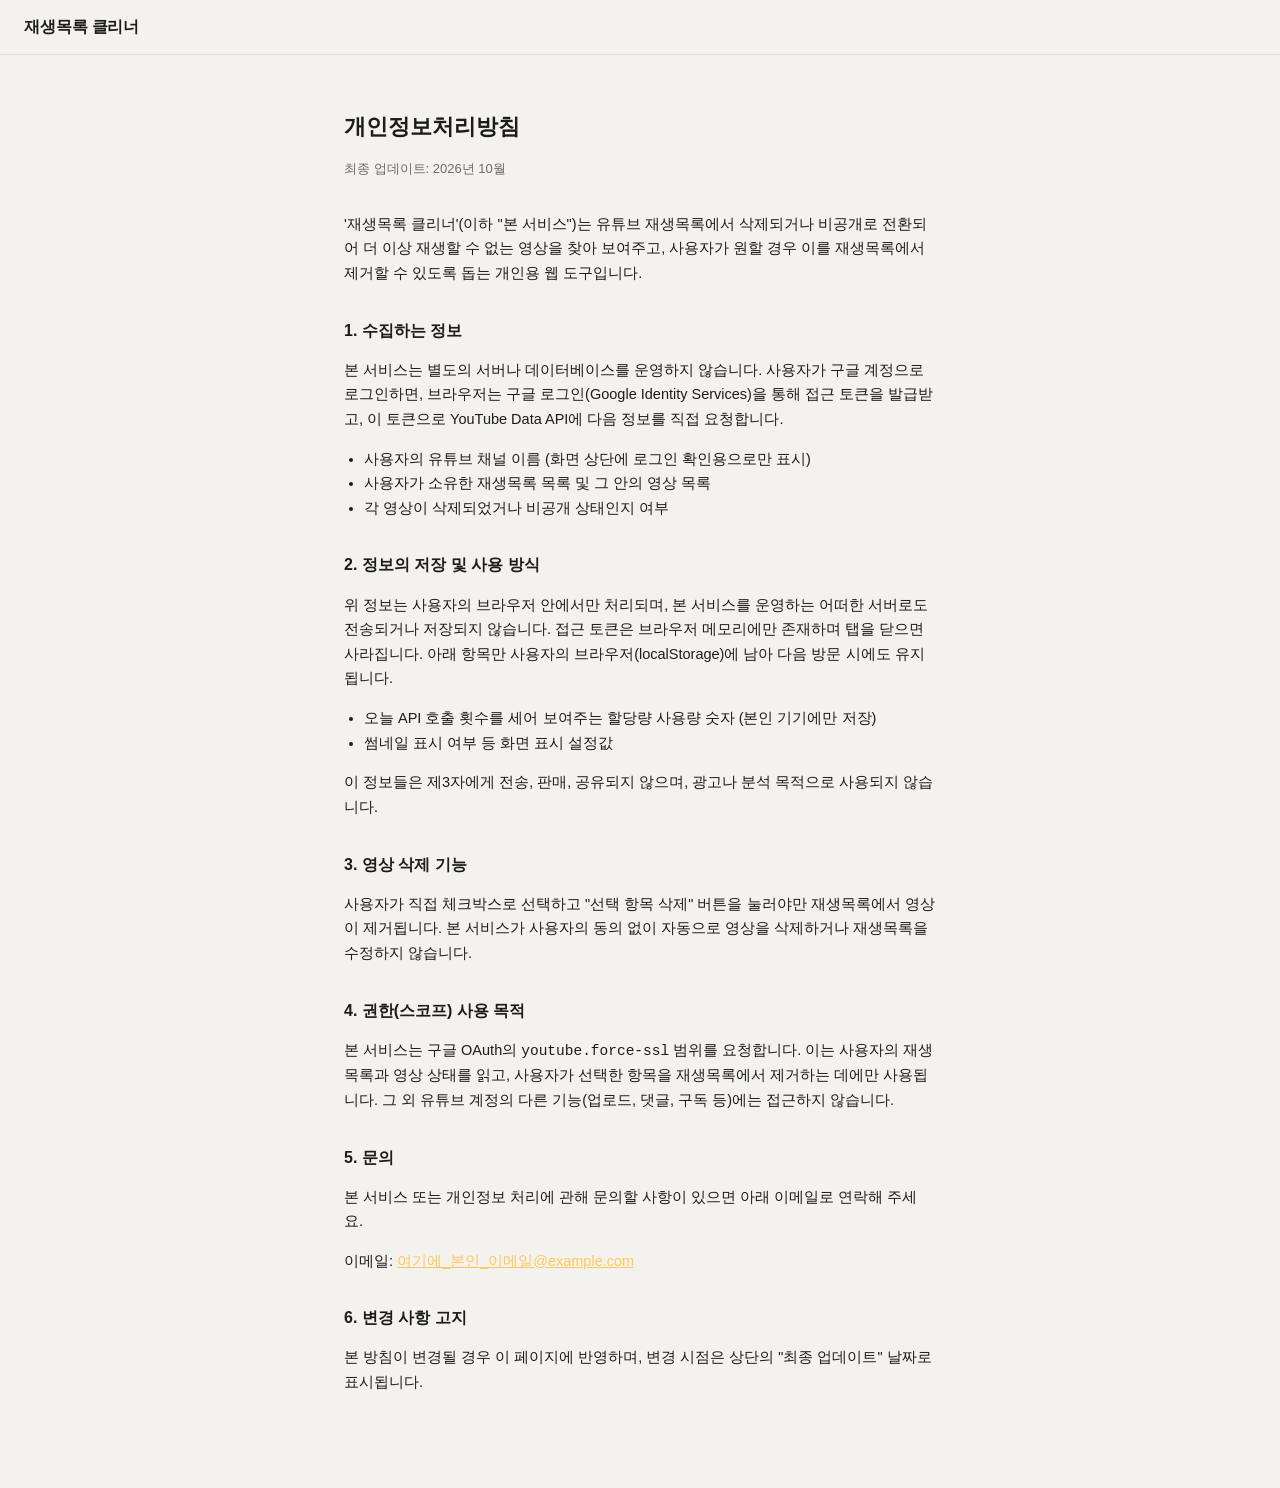
==== privacy-policy.html @ bf9939d9 "Add files via upload" ====
<!DOCTYPE html>
<html lang="ko">
<head>
<meta charset="UTF-8" />
<meta name="viewport" content="width=device-width, initial-scale=1.0" />
<title>개인정보처리방침 - 재생목록 클리너</title>
<link rel="stylesheet" href="style.css" />
<style>
  .policy-wrap {
    max-width: 640px;
    margin: 0 auto;
    padding: 40px 24px 80px;
  }
  .policy-wrap h1 {
    font-size: 22px;
    margin-bottom: 4px;
  }
  .policy-wrap .updated {
    color: var(--text-dim);
    font-size: 13px;
    margin-bottom: 32px;
  }
  .policy-wrap h2 {
    font-size: 16px;
    margin-top: 32px;
    margin-bottom: 8px;
  }
  .policy-wrap p, .policy-wrap li {
    color: var(--text);
    font-size: 14.5px;
    line-height: 1.7;
  }
  .policy-wrap ul {
    padding-left: 20px;
  }
  .policy-wrap a {
    color: var(--amber);
  }
</style>
</head>
<body>
  <header class="topbar">
    <div class="mark"><a href="./" style="color:inherit;text-decoration:none;">재생목록 클리너</a></div>
  </header>

  <div class="policy-wrap">
    <h1>개인정보처리방침</h1>
    <p class="updated">최종 업데이트: 2026년 10월</p>

    <p>
      '재생목록 클리너'(이하 "본 서비스")는 유튜브 재생목록에서 삭제되거나
      비공개로 전환되어 더 이상 재생할 수 없는 영상을 찾아 보여주고,
      사용자가 원할 경우 이를 재생목록에서 제거할 수 있도록 돕는
      개인용 웹 도구입니다.
    </p>

    <h2>1. 수집하는 정보</h2>
    <p>
      본 서비스는 별도의 서버나 데이터베이스를 운영하지 않습니다.
      사용자가 구글 계정으로 로그인하면, 브라우저는 구글 로그인(Google
      Identity Services)을 통해 접근 토큰을 발급받고, 이 토큰으로 YouTube
      Data API에 다음 정보를 직접 요청합니다.
    </p>
    <ul>
      <li>사용자의 유튜브 채널 이름 (화면 상단에 로그인 확인용으로만 표시)</li>
      <li>사용자가 소유한 재생목록 목록 및 그 안의 영상 목록</li>
      <li>각 영상이 삭제되었거나 비공개 상태인지 여부</li>
    </ul>

    <h2>2. 정보의 저장 및 사용 방식</h2>
    <p>
      위 정보는 사용자의 브라우저 안에서만 처리되며, 본 서비스를 운영하는
      어떠한 서버로도 전송되거나 저장되지 않습니다. 접근 토큰은
      브라우저 메모리에만 존재하며 탭을 닫으면 사라집니다. 아래 항목만
      사용자의 브라우저(localStorage)에 남아 다음 방문 시에도 유지됩니다.
    </p>
    <ul>
      <li>오늘 API 호출 횟수를 세어 보여주는 할당량 사용량 숫자 (본인 기기에만 저장)</li>
      <li>썸네일 표시 여부 등 화면 표시 설정값</li>
    </ul>
    <p>
      이 정보들은 제3자에게 전송, 판매, 공유되지 않으며, 광고나 분석
      목적으로 사용되지 않습니다.
    </p>

    <h2>3. 영상 삭제 기능</h2>
    <p>
      사용자가 직접 체크박스로 선택하고 "선택 항목 삭제" 버튼을 눌러야만
      재생목록에서 영상이 제거됩니다. 본 서비스가 사용자의 동의 없이
      자동으로 영상을 삭제하거나 재생목록을 수정하지 않습니다.
    </p>

    <h2>4. 권한(스코프) 사용 목적</h2>
    <p>
      본 서비스는 구글 OAuth의 <code>youtube.force-ssl</code> 범위를
      요청합니다. 이는 사용자의 재생목록과 영상 상태를 읽고, 사용자가
      선택한 항목을 재생목록에서 제거하는 데에만 사용됩니다. 그 외
      유튜브 계정의 다른 기능(업로드, 댓글, 구독 등)에는 접근하지
      않습니다.
    </p>

    <h2>5. 문의</h2>
    <p>
      본 서비스 또는 개인정보 처리에 관해 문의할 사항이 있으면
      아래 이메일로 연락해 주세요.
    </p>
    <p>이메일: <a href="mailto:여기에_본인_이메일@example.com">여기에_본인_이메일@example.com</a></p>

    <h2>6. 변경 사항 고지</h2>
    <p>
      본 방침이 변경될 경우 이 페이지에 반영하며, 변경 시점은 상단의
      "최종 업데이트" 날짜로 표시됩니다.
    </p>
  </div>
</body>
</html>
---- style.css ----
:root {
  --bg: #12151a;
  --surface: #1a1f27;
  --surface-raised: #212833;
  --border: #2b323d;
  --text: #e7eaee;
  --text-dim: #8993a4;
  --amber: #ffc857;
  --amber-dim: #8a712f;
  --danger: #e4572e;
  --danger-dim: #5c2c1c;
  --ok: #6fbf8b;
  --radius: 10px;
  --sidebar-width: 360px;
}

@media (prefers-color-scheme: light) {
  :root:not([data-theme="dark"]) {
    --bg: #f4f2ee;
    --surface: #ffffff;
    --surface-raised: #f0ede6;
    --border: #e1ddd4;
    --text: #1c1c1c;
    --text-dim: #6b6b6b;
    --amber-dim: #d9b25c;
    --danger-dim: #f6d7cb;
  }
}

:root[data-theme="light"] {
  --bg: #f4f2ee;
  --surface: #ffffff;
  --surface-raised: #f0ede6;
  --border: #e1ddd4;
  --text: #1c1c1c;
  --text-dim: #6b6b6b;
  --amber-dim: #d9b25c;
  --danger-dim: #f6d7cb;
}

* {
  box-sizing: border-box;
}

html, body {
  height: 100%;
}

body {
  margin: 0;
  background: var(--bg);
  color: var(--text);
  font-family: -apple-system, BlinkMacSystemFont, "Segoe UI", Roboto, "Malgun Gothic", sans-serif;
  font-size: 15px;
  line-height: 1.6;
}

.app-shell {
  display: flex;
  flex-direction: column;
  height: 100vh;
}

.topbar {
  display: flex;
  align-items: center;
  justify-content: space-between;
  padding: 14px 24px;
  border-bottom: 1px solid var(--border);
  flex-shrink: 0;
}

.mark {
  font-weight: 700;
  font-size: 16px;
  letter-spacing: -0.01em;
}

.account {
  font-size: 13px;
  color: var(--text-dim);
}

.hidden {
  display: none !important;
}

/* 로그인 전 화면 */
.signedout-view {
  flex: 1;
  display: flex;
  align-items: center;
  justify-content: center;
  padding: 24px;
}

.signedout-card {
  max-width: 420px;
  text-align: center;
}

.btn-primary {
  width: 100%;
}

/* 로그인 후 2단 레이아웃 */
.app-layout {
  flex: 1;
  display: flex;
  min-height: 0;
}

.sidebar {
  width: var(--sidebar-width);
  flex-shrink: 0;
  border-right: 1px solid var(--border);
  padding: 18px;
  overflow-y: auto;
}

.content {
  flex: 1;
  min-width: 0;
  overflow-y: auto;
  padding: 24px 28px;
}

@media (max-width: 760px) {
  .app-layout {
    flex-direction: column;
  }
  .sidebar {
    width: 100%;
    max-height: 38vh;
    border-right: none;
    border-bottom: 1px solid var(--border);
  }
  .content {
    padding: 18px;
  }
}

.lede {
  color: var(--text-dim);
  margin: 0 0 18px;
}

.section-title {
  font-size: 14px;
  font-weight: 700;
  margin: 0;
}

.row-between {
  display: flex;
  align-items: center;
  justify-content: space-between;
  margin-bottom: 12px;
}

.btn {
  border: none;
  border-radius: var(--radius);
  padding: 11px 16px;
  font-size: 14px;
  font-weight: 600;
  cursor: pointer;
  font-family: inherit;
}

.btn-primary {
  background: var(--amber);
  color: #1a1508;
}

.btn-primary:hover {
  filter: brightness(1.06);
}

.btn-ghost {
  background: transparent;
  color: var(--text-dim);
  border: 1px solid var(--border);
}

.btn-ghost:hover {
  color: var(--text);
  border-color: var(--text-dim);
}

.btn-small {
  padding: 7px 12px;
  font-size: 12.5px;
}

.btn-danger {
  background: var(--danger);
  color: #fff5f0;
}

.btn-danger:disabled,
.btn-primary:disabled {
  opacity: 0.45;
  cursor: not-allowed;
}

.list {
  list-style: none;
  margin: 0;
  padding: 0;
  display: flex;
  flex-direction: column;
  gap: 8px;
}

.playlist-item {
  display: flex;
  align-items: center;
  justify-content: space-between;
  gap: 12px;
  padding: 10px;
  background: var(--surface);
  border: 1px solid var(--border);
  border-radius: var(--radius);
  cursor: pointer;
}

.playlist-item:hover {
  border-color: var(--amber-dim);
}

.playlist-item.active {
  border-color: var(--amber);
  background: var(--surface-raised);
}

.pl-text {
  display: flex;
  flex-direction: column;
  gap: 4px;
  min-width: 0;
  flex: 1;
}

.playlist-item .pl-title {
  overflow: hidden;
  text-overflow: ellipsis;
  white-space: nowrap;
  font-weight: 600;
}

.playlist-item .pl-count {
  flex-shrink: 0;
  font-size: 12px;
  color: var(--text-dim);
}

.pl-thumb-wrap {
  flex-shrink: 0;
  width: 96px;
  aspect-ratio: 16 / 9;
  border-radius: 6px;
  overflow: hidden;
  background: var(--bg);
  border: 1px solid var(--border);
}

.pl-thumb {
  width: 100%;
  height: 100%;
  object-fit: cover;
  display: block;
}

.pl-thumb-empty {
  width: 100%;
  height: 100%;
  background: linear-gradient(135deg, var(--border), transparent);
}

/* 썸네일 켜기/끄기 토글 */
.sidebar-actions {
  display: flex;
  align-items: center;
  gap: 8px;
}

.thumb-toggle {
  display: flex;
  align-items: center;
  gap: 6px;
  background: none;
  border: none;
  cursor: pointer;
  padding: 4px 2px;
  color: var(--text-dim);
  font-family: inherit;
  font-size: 12px;
}

.thumb-toggle-track {
  width: 30px;
  height: 17px;
  border-radius: 999px;
  background: var(--border);
  position: relative;
  transition: background 0.15s ease;
  flex-shrink: 0;
}

.thumb-toggle-knob {
  position: absolute;
  top: 2px;
  left: 2px;
  width: 13px;
  height: 13px;
  border-radius: 50%;
  background: var(--text-dim);
  transition: transform 0.15s ease, background 0.15s ease;
}

.thumb-toggle[aria-pressed="true"] .thumb-toggle-track {
  background: var(--amber-dim);
}

.thumb-toggle[aria-pressed="true"] .thumb-toggle-knob {
  transform: translateX(13px);
  background: var(--amber);
}

/* 썸네일 숨김 모드: 목록을 더 촘촘하게, 텍스트만 표시 */
#playlist-list.thumbs-hidden .pl-thumb-wrap {
  display: none;
}

#playlist-list.thumbs-hidden .playlist-item {
  padding: 9px 12px;
}

.empty-hint {
  height: 100%;
  display: flex;
  align-items: center;
  justify-content: center;
  color: var(--text-dim);
  text-align: center;
  padding: 40px;
}

.scan-status {
  display: flex;
  flex-direction: column;
  align-items: center;
  justify-content: center;
  height: 100%;
  gap: 12px;
  text-align: center;
}

.spinner {
  width: 24px;
  height: 24px;
  border-radius: 50%;
  border: 3px solid var(--border);
  border-top-color: var(--amber);
  animation: spin 0.8s linear infinite;
}

@keyframes spin {
  to {
    transform: rotate(360deg);
  }
}

.muted {
  color: var(--text-dim);
  font-size: 12.5px;
}

.result-item {
  display: flex;
  gap: 10px;
  padding: 12px 14px;
  background: var(--surface);
  border: 1px solid var(--border);
  border-radius: var(--radius);
  align-items: flex-start;
}

.result-item input[type="checkbox"] {
  margin-top: 3px;
  accent-color: var(--danger);
}

.result-body {
  min-width: 0;
  flex: 1;
}

.result-title {
  overflow: hidden;
  text-overflow: ellipsis;
  white-space: nowrap;
}

.result-reason {
  font-size: 12px;
  color: var(--amber-dim);
  margin-top: 3px;
}

.actions {
  position: sticky;
  top: -24px;
  z-index: 20;
  display: flex;
  align-items: center;
  justify-content: space-between;
  margin: 0 -28px 16px;
  padding: 12px 28px;
  background: var(--surface);
  border-bottom: 1px solid var(--border);
  flex-wrap: wrap;
  gap: 10px;
}

@media (max-width: 760px) {
  .actions {
    top: -18px;
    margin: 0 -18px 16px;
    padding: 12px 18px;
  }
}

.actions-right {
  display: flex;
  gap: 8px;
}

.empty-state {
  padding: 36px 0;
  text-align: center;
  color: var(--ok);
}

.error {
  color: var(--danger);
  font-size: 12.5px;
  margin-top: 12px;
}

.footer-error {
  margin: 12px 24px;
  padding: 12px 14px;
  background: var(--danger-dim);
  color: #ffd9cc;
  border-radius: var(--radius);
  font-size: 12.5px;
  flex-shrink: 0;
}

/* 할당량 위젯 (우측 상단) */
.quota-widget {
  position: fixed;
  top: 68px;
  right: 16px;
  width: 208px;
  background: var(--surface-raised);
  border: 1px solid var(--border);
  border-radius: var(--radius);
  padding: 12px 14px;
  font-size: 12px;
  box-shadow: 0 8px 24px rgba(0, 0, 0, 0.28);
  z-index: 100;
}

.quota-header {
  display: flex;
  align-items: center;
  justify-content: space-between;
  margin-bottom: 8px;
}

.quota-title {
  font-weight: 700;
  font-size: 11.5px;
  color: var(--text-dim);
  text-transform: uppercase;
  letter-spacing: 0.02em;
}

.quota-icon-btn {
  background: none;
  border: none;
  color: var(--text-dim);
  cursor: pointer;
  font-size: 13px;
  padding: 2px;
  line-height: 1;
}

.quota-icon-btn:hover {
  color: var(--text);
}

.quota-bar-track {
  height: 6px;
  border-radius: 4px;
  background: var(--border);
  overflow: hidden;
  margin-bottom: 6px;
}

.quota-bar-fill {
  height: 100%;
  width: 0%;
  background: var(--ok);
  border-radius: 4px;
  transition: width 0.25s ease;
}

.quota-bar-fill.quota-bar-warn {
  background: var(--amber);
}

.quota-bar-fill.quota-bar-danger {
  background: var(--danger);
}

.quota-numbers {
  font-weight: 600;
  margin-bottom: 8px;
}

.quota-breakdown {
  display: flex;
  flex-direction: column;
  gap: 3px;
  color: var(--text-dim);
  margin-bottom: 6px;
}

.quota-row {
  display: flex;
  justify-content: space-between;
  gap: 6px;
}

.quota-remaining {
  color: var(--text-dim);
  font-size: 11.5px;
}

.quota-remaining strong {
  color: var(--text);
}

.quota-settings {
  margin-top: 10px;
  padding-top: 10px;
  border-top: 1px solid var(--border);
  display: flex;
  flex-direction: column;
  gap: 8px;
}

.quota-settings-label {
  display: flex;
  flex-direction: column;
  gap: 4px;
  font-size: 11.5px;
  color: var(--text-dim);
}

.quota-settings-label input {
  font-family: inherit;
  font-size: 12.5px;
  padding: 6px 8px;
  border-radius: 6px;
  border: 1px solid var(--border);
  background: var(--bg);
  color: var(--text);
}

@media (max-width: 760px) {
  .quota-widget {
    position: static;
    width: auto;
    margin: 12px 18px 0;
  }
}

:root[data-theme="light"] .footer-error {
  color: #7a2c14;
}

@media (prefers-color-scheme: light) {
  :root:not([data-theme="dark"]) .footer-error {
    color: #7a2c14;
  }
}
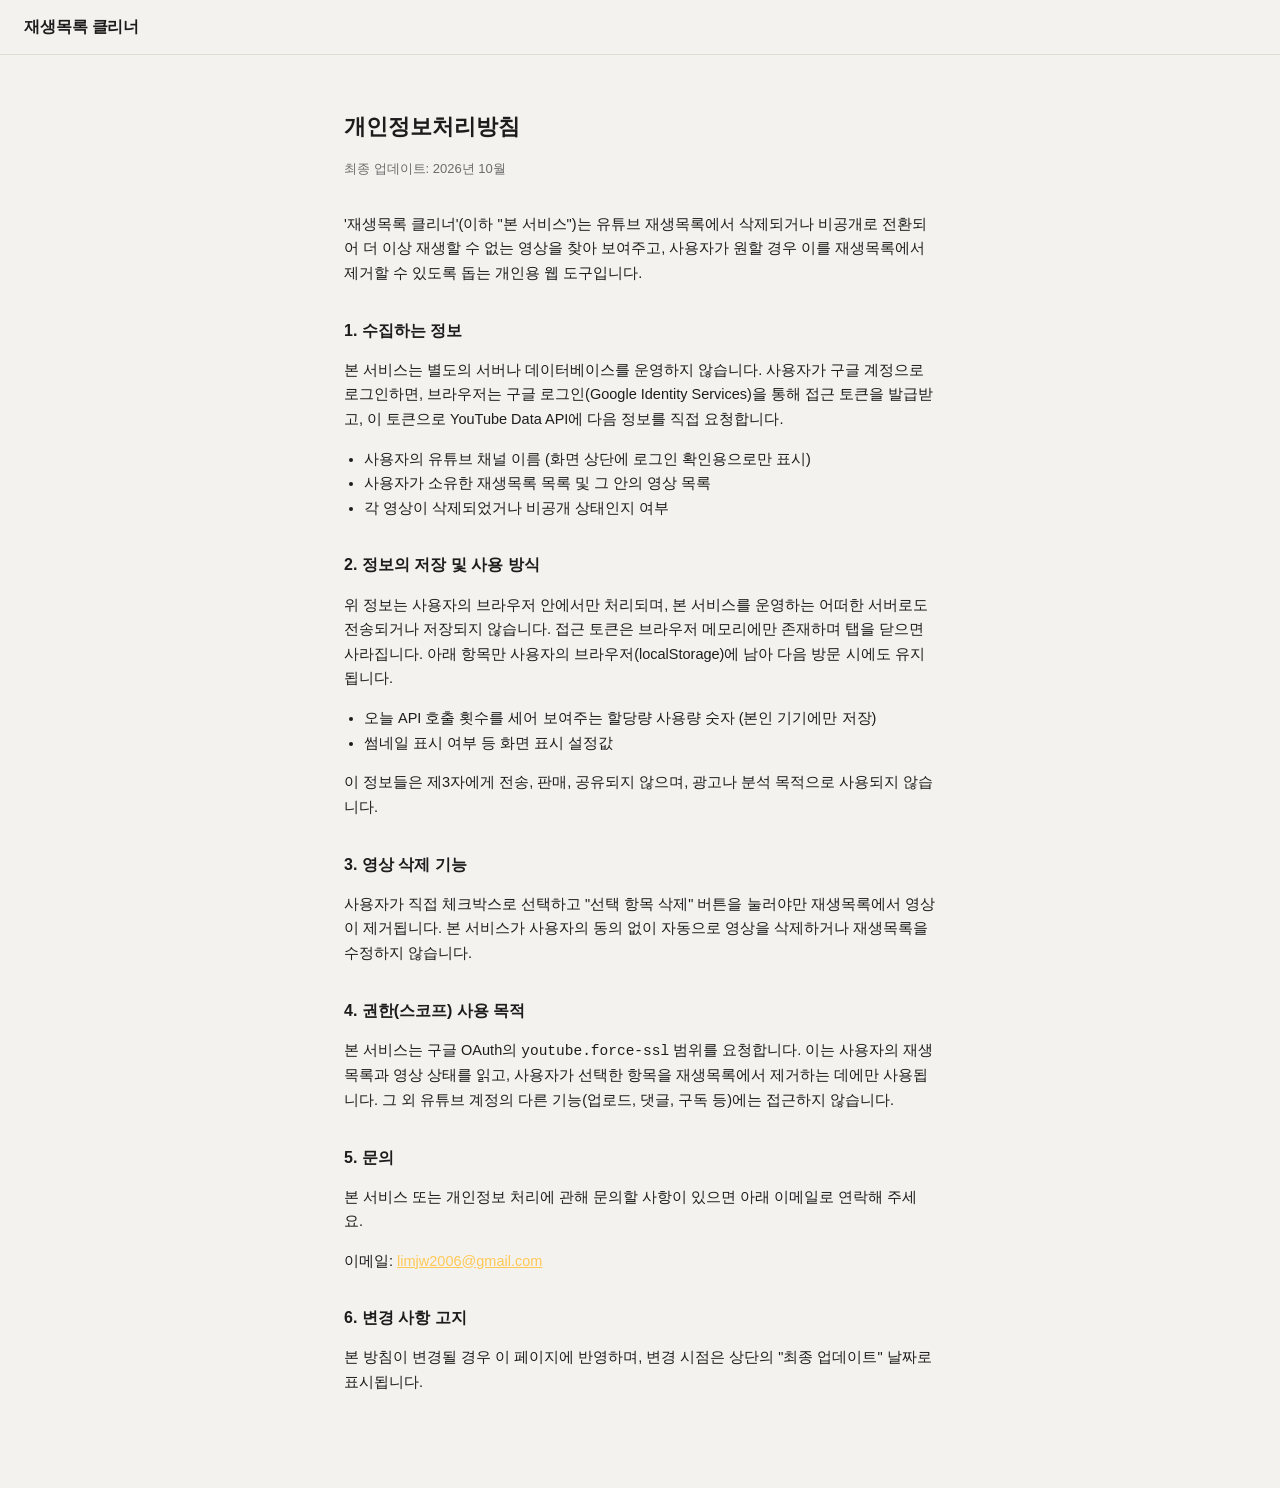
==== commit c36966aa: "Update privacy-policy.html" ====
--- a/privacy-policy.html
+++ b/privacy-policy.html
@@ -104,7 +104,7 @@
       본 서비스 또는 개인정보 처리에 관해 문의할 사항이 있으면
       아래 이메일로 연락해 주세요.
     </p>
-    <p>이메일: <a href="mailto:여기에_본인_이메일@example.com">여기에_본인_이메일@example.com</a></p>
+    <p>이메일: <a href="mailto:limjw2006@gmail.com">limjw2006@gmail.com</a></p>
 
     <h2>6. 변경 사항 고지</h2>
     <p>
--- a/style.css
+++ b/style.css
@@ -173,6 +173,28 @@
   color: #1a1508;
 }
 
+.policy-links {
+  margin-top: 14px;
+  text-align: center;
+  font-size: 13px;
+}
+
+.policy-link {
+  font-weight: 600;
+  color: var(--amber);
+  text-decoration: underline;
+  text-underline-offset: 3px;
+}
+
+.policy-link:hover {
+  color: var(--text);
+}
+
+.policy-sep {
+  color: var(--text-dim);
+  margin: 0 6px;
+}
+
 .btn-primary:hover {
   filter: brightness(1.06);
 }
@@ -582,6 +604,24 @@
   color: var(--text);
 }
 
+.site-footer {
+  flex-shrink: 0;
+  text-align: center;
+  padding: 10px;
+  font-size: 11.5px;
+  border-top: 1px solid var(--border);
+}
+
+.site-footer a {
+  color: var(--text-dim);
+  text-decoration: none;
+}
+
+.site-footer a:hover {
+  color: var(--text);
+  text-decoration: underline;
+}
+
 @media (max-width: 760px) {
   .quota-widget {
     position: static;
